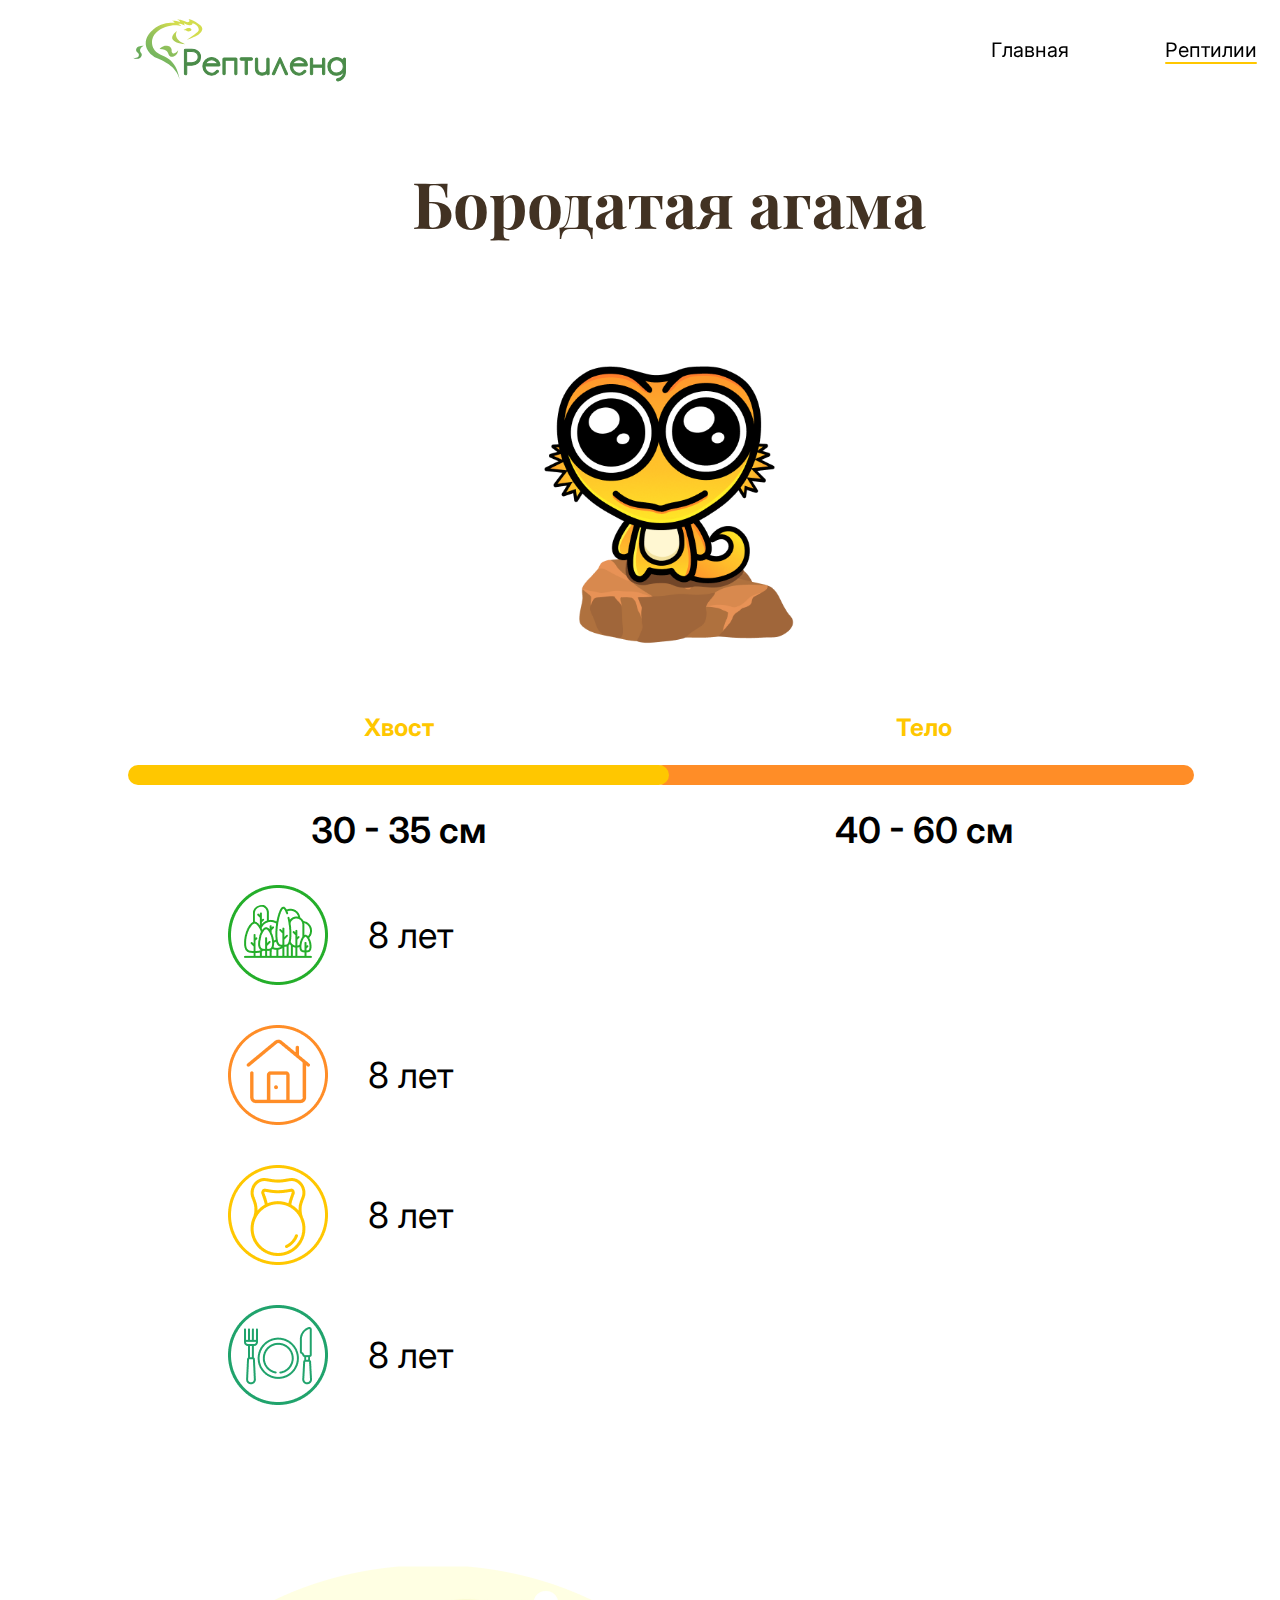
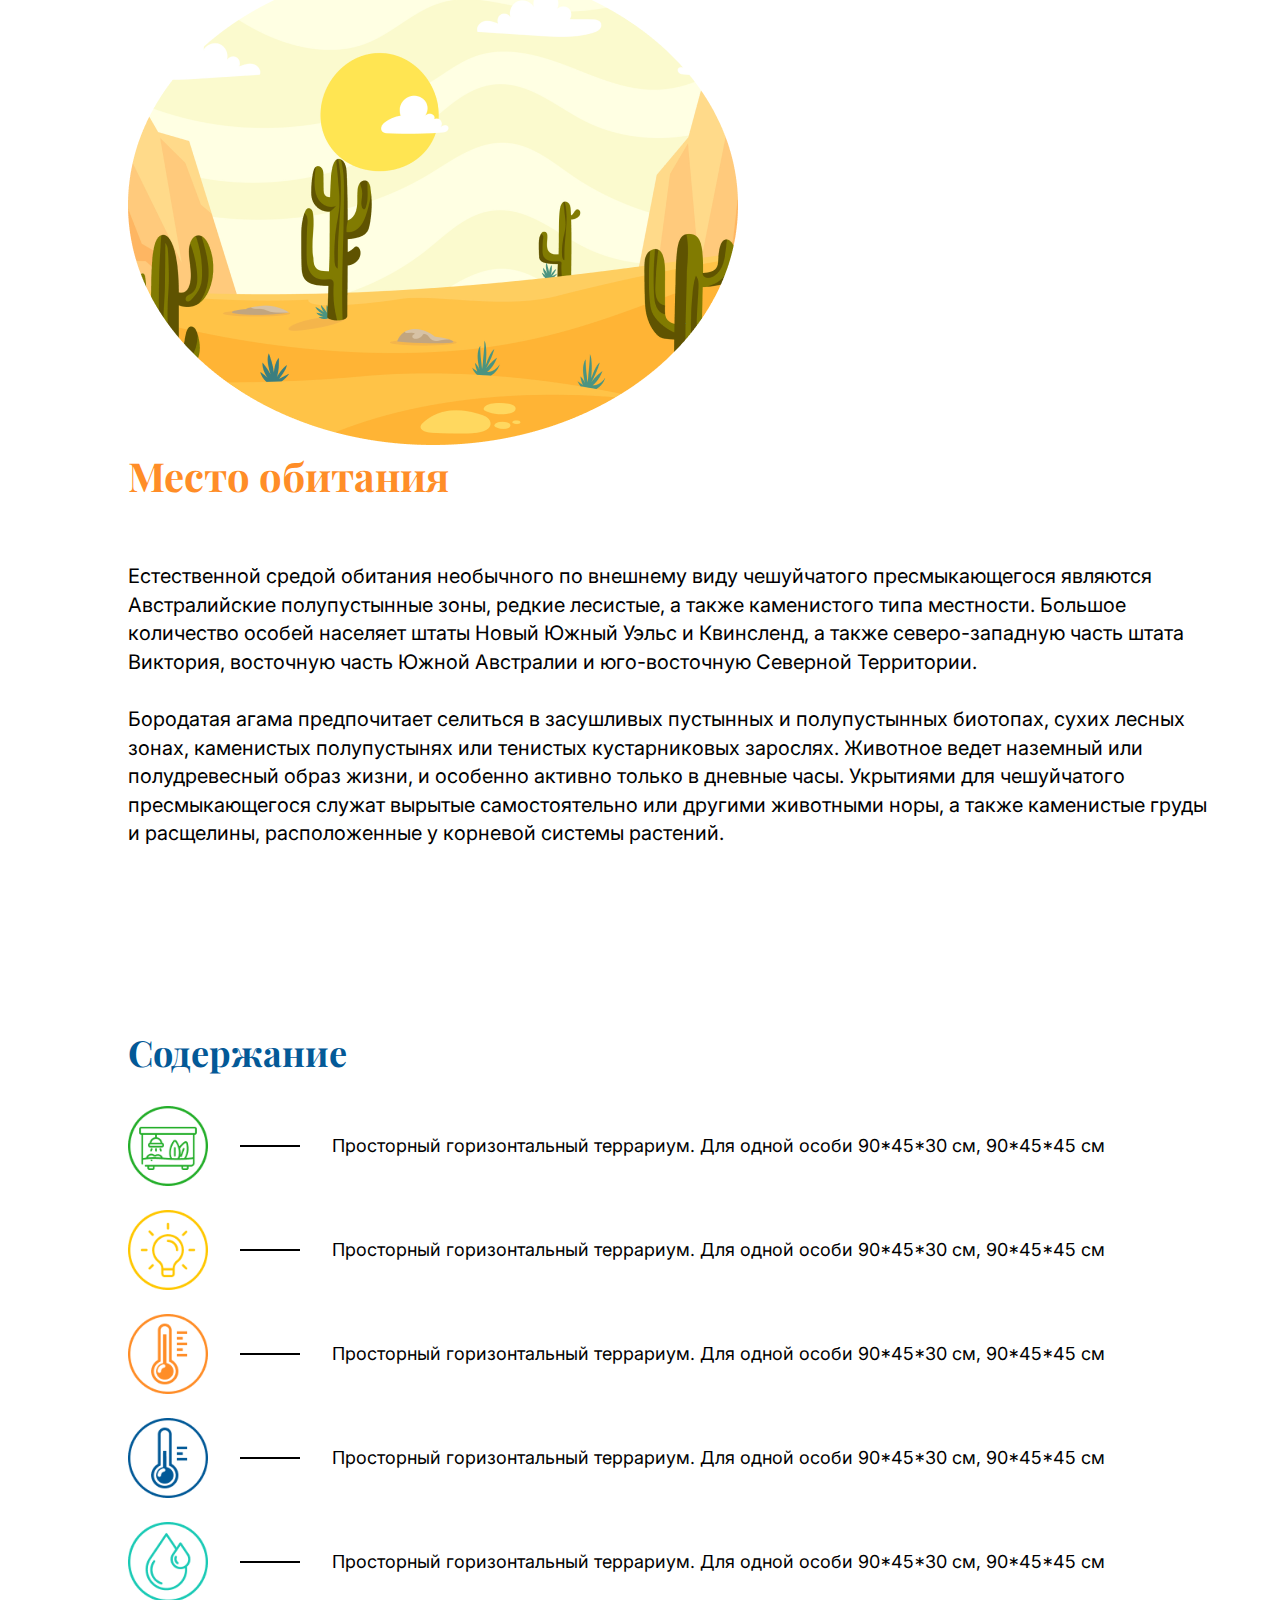
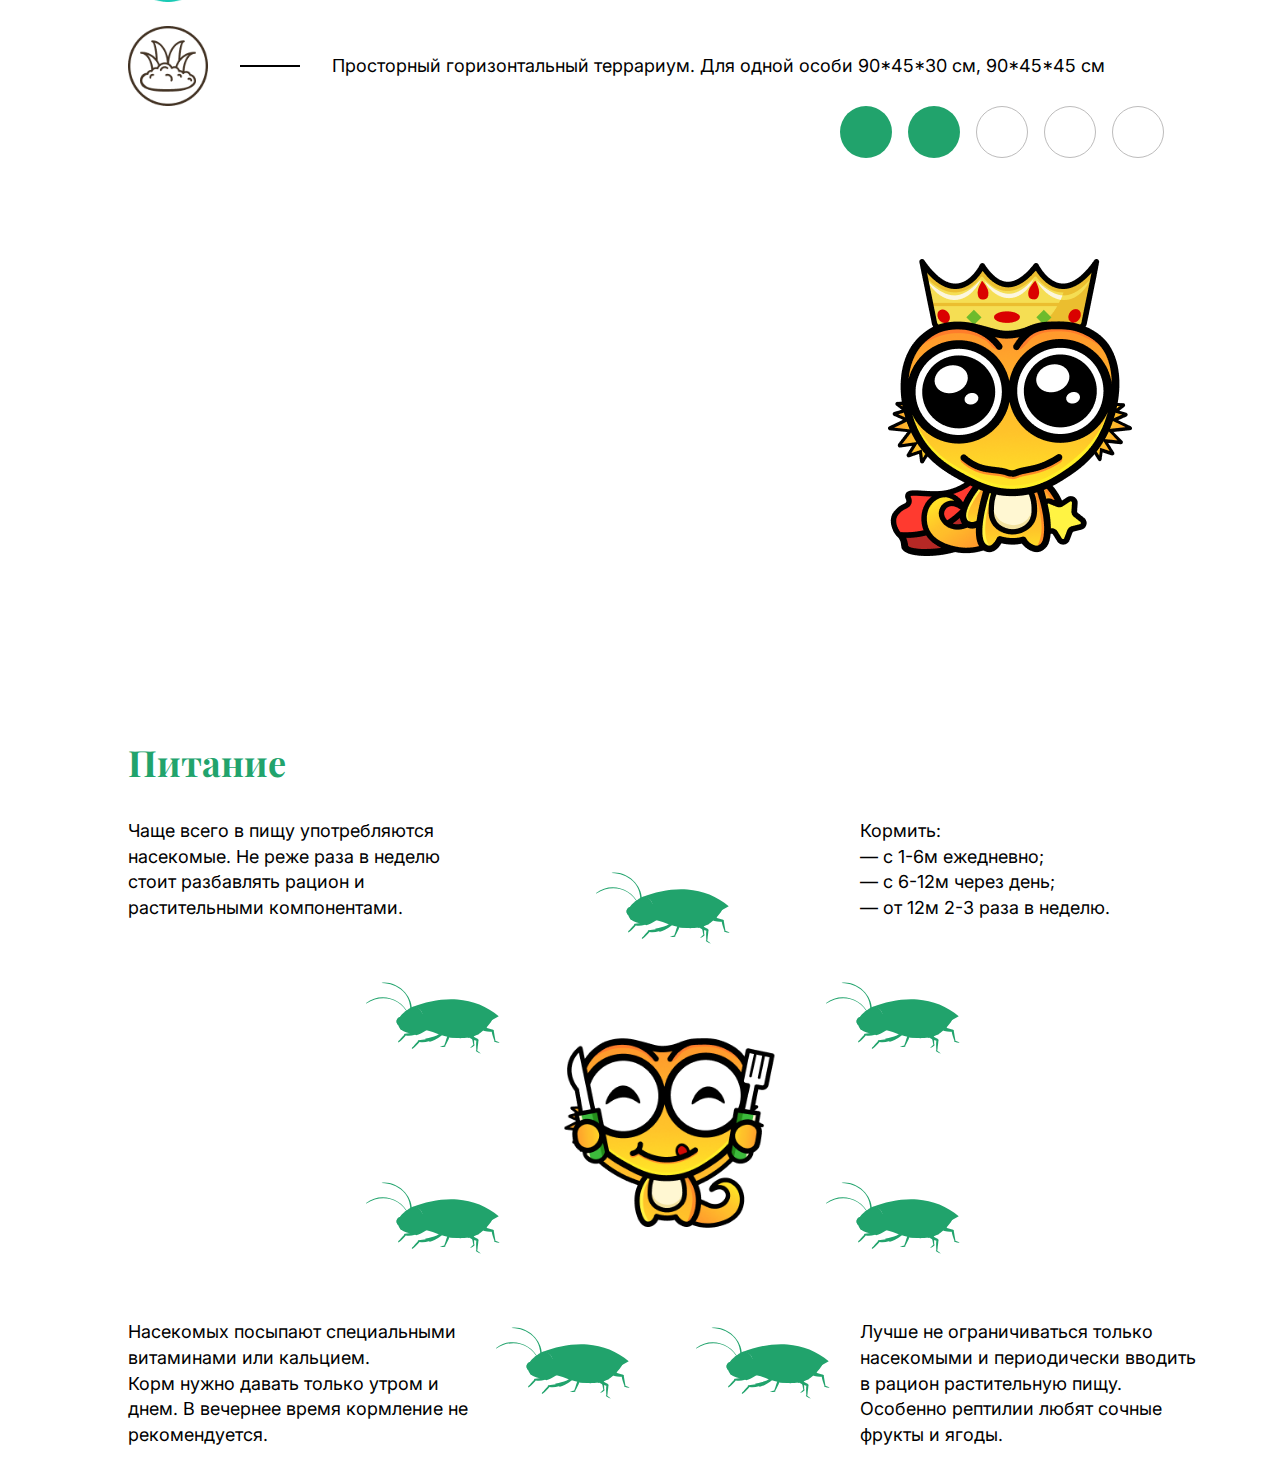
==== reptile/index.html @ 87cb94e7 "страница деталей" ====
<!DOCTYPE html>
<html lang="en">
  <head>
    <meta charset="UTF-8" />
    <meta http-equiv="X-UA-Compatible" content="IE=edge" />
    <meta name="viewport" content="width=device-width, initial-scale=1.0" />
    <title>Document</title>
    <link rel="preconnect" href="https://fonts.gstatic.com" />
    <link
      href="https://fonts.googleapis.com/css2?family=Playfair+Display:wght@600&display=swap"
      rel="stylesheet"
    />
    <link
      href="https://fonts.googleapis.com/css2?family=Inter:wght@400;600&display=swap"
      rel="stylesheet"
    />
    <link
      href="https://cdn.jsdelivr.net/npm/bootstrap@5.0.1/dist/css/bootstrap.min.css"
      rel="stylesheet"
      integrity="sha384-+0n0xVW2eSR5OomGNYDnhzAbDsOXxcvSN1TPprVMTNDbiYZCxYbOOl7+AMvyTG2x"
      crossorigin="anonymous"
    />
    <link rel="stylesheet" href="../styles.css" />
    <link rel="stylesheet" href="styles.css" />
  </head>
  <body>
    <div class="container">
      <div class="main-menu">
        <img class="main-menu__logo" src="/assets/images/logo.svg" alt="" />
        <div class="main-menu__menu-items">
          <a href="/" class="main-menu__menu-item">
            <span>Главная</span>
          </a>
          <a
            href="/reptiles"
            class="main-menu__menu-item main-menu__menu-item_active"
            ><span>Рептилии</span></a
          >
          <a href="/test" class="main-menu__menu-item"
            ><span>Пройти тест</span></a
          >
        </div>
      </div>
      <section class="content-section first-section">
        <h1 class="main-header main-header_centered">Бородатая агама</h1>
        <div class="row">
          <div class="col-7 first-section__image">
            <img src="../assets/images/beared_dragon_main_icon.png" alt="" />
            <div class="first-section__length">
              <div class="first-section__tail-lenght">
                <span class="first-section__length-label">Хвост</span>
                <span class="first-section__length-value">30 - 35 см</span>
              </div>
              <div class="first-section__body-lenght">
                <span class="first-section__length-label">Тело</span>
                <span class="first-section__length-value">40 - 60 см</span>
              </div>
            </div>
          </div>
          <div class="col-5 first-section__info">
            <div class="first-section__info-item">
              <img
                src="../assets/images/forest.png"
                class="first-section__info-item-image"
              />
              <div class="first-section__info-item-label">8 лет</div>
            </div>
            <div class="first-section__info-item">
              <img
                src="../assets/images/house.png"
                class="first-section__info-item-image"
              />
              <div class="first-section__info-item-label">8 лет</div>
            </div>
            <div class="first-section__info-item">
              <img
                src="../assets/images/gira.png"
                class="first-section__info-item-image"
              />
              <div class="first-section__info-item-label">8 лет</div>
            </div>
            <div class="first-section__info-item">
              <img
                src="../assets/images/food.png"
                class="first-section__info-item-image"
              />
              <div class="first-section__info-item-label">8 лет</div>
            </div>
          </div>
        </div>
      </section>
      <section class="content-section second-section">
        <div class="row">
          <div class="col-6 d-flex align-items-center">
            <img
              src="../assets/images/beared_dragon_area.png"
              alt=""
              class="second-section__img"
            />
          </div>
          <div class="col-6 d-flex flex-column justify-content-center">
            <div class="second-section__header">Место обитания</div>
            <p class="second-section__description">
              Естественной средой обитания необычного по внешнему виду
              чешуйчатого пресмыкающегося являются Австралийские полупустынные
              зоны, редкие лесистые, а также каменистого типа местности. Большое
              количество особей населяет штаты Новый Южный Уэльс и Квинсленд, а
              также северо-западную часть штата Виктория, восточную часть Южной
              Австралии и юго-восточную Северной Территории.
              <br /><br />
              Бородатая агама предпочитает селиться в засушливых пустынных и
              полупустынных биотопах, сухих лесных зонах, каменистых
              полупустынях или тенистых кустарниковых зарослях. Животное ведет
              наземный или полудревесный образ жизни, и особенно активно только
              в дневные часы. Укрытиями для чешуйчатого пресмыкающегося служат
              вырытые самостоятельно или другими животными норы, а также
              каменистые груды и расщелины, расположенные у корневой системы
              растений.
            </p>
          </div>
        </div>
      </section>

      <section class="content-section third-section">
        <div class="third-section__header">Содержание</div>
        <div class="row">
          <div class="col-6 third-section__info">
            <div class="third-section__info-item">
              <img src="../assets/images/terrarium.png" alt="" />
              <div class="line"></div>
              <div class="third-section__info-item-description">
                Просторный горизонтальный террариум. Для одной особи 90*45*30
                см, 90*45*45 см
              </div>
            </div>
            <div class="third-section__info-item">
              <img src="../assets/images/light.png" alt="" />
              <div class="line"></div>
              <div class="third-section__info-item-description">
                Просторный горизонтальный террариум. Для одной особи 90*45*30
                см, 90*45*45 см
              </div>
            </div>
            <div class="third-section__info-item">
              <img src="../assets/images/temperature.png" alt="" />
              <div class="line"></div>
              <div class="third-section__info-item-description">
                Просторный горизонтальный террариум. Для одной особи 90*45*30
                см, 90*45*45 см
              </div>
            </div>
            <div class="third-section__info-item">
              <img src="../assets/images/night_temperature.png" alt="" />
              <div class="line"></div>
              <div class="third-section__info-item-description">
                Просторный горизонтальный террариум. Для одной особи 90*45*30
                см, 90*45*45 см
              </div>
            </div>
            <div class="third-section__info-item">
              <img src="../assets/images/kaply.png" alt="" />
              <div class="line"></div>
              <div class="third-section__info-item-description">
                Просторный горизонтальный террариум. Для одной особи 90*45*30
                см, 90*45*45 см
              </div>
            </div>
            <div class="third-section__info-item">
              <img src="../assets/images/grunt.png" alt="" />
              <div class="line"></div>
              <div class="third-section__info-item-description">
                Просторный горизонтальный террариум. Для одной особи 90*45*30
                см, 90*45*45 см
              </div>
            </div>
          </div>
          <div
            class="col-6 third-section_dificulty third-section_dificulty_green"
          >
            <div class="third-section_dificulty-points">
              <div
                class="
                  third-section_dificulty-point
                  third-section_dificulty-point_filled
                "
              ></div>
              <div
                class="
                  third-section_dificulty-point
                  third-section_dificulty-point_filled
                "
              ></div>
              <div class="third-section_dificulty-point"></div>
              <div class="third-section_dificulty-point"></div>
              <div class="third-section_dificulty-point"></div>
            </div>
            <img src="../assets/images/beared_dragon_maintenance.png" alt="" />
          </div>
        </div>
      </section>
      <section class="content-section fourth-section">
        <div class="fourth-section__header">Питание</div>
        <div class="fourth-section__descriptions">
          <div class="fourth-section__description">
            Чаще всего в пищу употребляются насекомые. Не реже раза в неделю
            стоит разбавлять рацион и растительными компонентами.
          </div>
          <div class="fourth-section__description">
            Кормить:<br />
            — с 1-6м ежедневно;<br />
            — с 6-12м через день;<br />
            — от 12м 2-3 раза в неделю.
          </div>
          <div class="fourth-section__description">
            Лучше не ограничиваться только насекомыми и периодически вводить в
            рацион растительную пищу. Особенно рептилии любят сочные фрукты и
            ягоды.
          </div>
          <div class="fourth-section__description">
            Насекомых посыпают специальными витаминами или кальцием.<br />
            Корм нужно давать только утром и днем. В вечернее время кормление не
            рекомендуется.
          </div>
          <div class="fourth-section__food">
            <img
              src="../assets/images/beared_dragon_food.png"
              class="fourth-section__food-main-image"
            />
            <img
              src="../assets/images/food/taracan.svg"
              alt=""
              class="fourth-section__food-image"
            />
            <img
              src="../assets/images/food/taracan.svg"
              alt=""
              class="fourth-section__food-image"
            />
            <img
              src="../assets/images/food/taracan.svg"
              alt=""
              class="fourth-section__food-image"
            />
            <img
              src="../assets/images/food/taracan.svg"
              alt=""
              class="fourth-section__food-image"
            />
            <img
              src="../assets/images/food/taracan.svg"
              alt=""
              class="fourth-section__food-image"
            />
            <img
              src="../assets/images/food/taracan.svg"
              alt=""
              class="fourth-section__food-image"
            />
            <img
              src="../assets/images/food/taracan.svg"
              alt=""
              class="fourth-section__food-image"
            />
          </div>
        </div>
      </section>
    </div>
    <script src="../reptiles/data.js" type="module"></script>
    <script src="./script.js" type="module"></script>
  </body>
</html>
---- styles.css ----
html, a, button{
    cursor: url(./assets/images/cursor.svg), auto !important;
}

*{
    box-sizing: border-box;
}
body{
    margin: 0;
}

.container {
  max-width: 1300px;
  margin: auto;
}

.main-menu {
  height: 100px;
  display: flex;
  justify-content: space-between;
  align-items: center;
}

.main-menu .main-menu__logo {
  height: 100%;
}

.main-menu .main-menu__menu-items {
  display: flex;
  justify-content: flex-end;
  margin-right: -16px;
}

.main-menu .main-menu__menu-items .main-menu__menu-item {
  margin-left: 64px;
  padding: 16px;
  font-family: Inter;
  font-size: 20px;
  line-height: 24px;
  border-radius: 12px;
  color: black;
  text-decoration: none;
}

.main-menu .main-menu__menu-items .main-menu__menu-item:hover {
  background: #21a36c;
  color: white;
}

.main-menu .main-menu__menu-items .main-menu__menu-item:hover span::after {
  display: none;
}

.main-menu .main-menu__menu-items .main-menu__menu-item_active span {
  position: relative;
}

.main-menu .main-menu__menu-items .main-menu__menu-item_active span::after {
  content: "";
  position: absolute;
  width: 100%;
  height: 2px;
  background: #ffc700;
  border-radius: 8px;
  top: 100%;
  left: 0;
}

.main-header {
  margin-top: 110px;
  font-family: Playfair Display;
  font-weight: bold;
  font-size: 64px;
  line-height: 85px;
}

.main-header_centered{
    text-align: center;
}

.header-md {
  font-family: Inter;
  font-style: normal;
  font-weight: normal;
  font-size: 36px;
  line-height: 44px;
  /* identical to box height */

  text-align: center;
  letter-spacing: 0.04em;
  margin-top: 37px;
}
---- reptile/styles.css ----
body,
html {
  min-height: 100vh;
}

.container {
  background-color: #fff;
  max-width: 1540px;
  padding-left: 128px;
  padding-right: 70px;
  min-height: 100vh;
}

.main-menu {
  position: fixed;
  top: 0;
  width: 1342px;
  background-color: #fff;
  z-index: 100;
}

.content-section {
  min-height: 100vh;
  padding-top: 160px;
}

.main-header {
  margin-top: 0;
  margin-bottom: 100px;
  color: #423223;
}

.first-section__image {
  display: flex;
  flex-direction: column;
  align-items: center;
}

.first-section__image img {
  height: 320px;
}

.first-section__length {
  display: flex;
  width: 100%;
  padding: 100px 0;
}

.first-section__body-lenght,
.first-section__tail-lenght {
  border-radius: 12px;
  position: relative;
  height: 20px;
  display: flex;
  justify-content: center;
}

.first-section__tail-lenght {
  background-color: #ffc700;
  width: 50%;
  z-index: 1;
}

.first-section__body-lenght {
  background-color: #ff8d27;
  width: 50%;
  margin-left: -16px;
}

.first-section__length-label,
.first-section__length-value {
  position: absolute;
  font-family: Inter;
}

.first-section__length-label {
  bottom: calc(100% + 20px);
  color: #ffc700;
  font-style: normal;
  font-weight: bold;
  font-size: 24px;
  line-height: 143%;
  /* or 34px */

  text-align: center;
}

.first-section__length-value {
  top: calc(100% + 20px);

  font-weight: 600;
  font-size: 36px;
  line-height: 143%;
  /* or 51px */

  text-align: center;
}

.first-section__info {
  padding-left: 100px;
}

.first-section__info-item {
  display: flex;
  align-items: center;
}

.first-section__info-item:not(:last-child) {
  margin-bottom: 40px;
}

.first-section__info-item .first-section__info-item-image {
  margin-right: 40px;
}

.first-section__info-item-label {
  font-family: Inter;
  font-style: normal;
  font-weight: normal;
  font-size: 36px;
  line-height: 44px;
}

.second-section__header {
  font-family: Playfair Display;
  font-style: normal;
  font-weight: bold;
  font-size: 40px;
  line-height: 53px;

  /* Оранжевый */

  color: #ff8d27;
  margin-bottom: 60px;
}

.second-section__description {
  font-family: Inter;
  font-style: normal;
  font-weight: normal;
  font-size: 20px;
  line-height: 143%;
}

.third-section__header {
  font-family: Playfair Display;
  font-style: normal;
  font-weight: bold;
  font-size: 36px;
  line-height: 48px;
  /* identical to box height */

  /* Синий */

  color: #035997;
  margin-bottom: 30px;
}

.third-section__info-item {
  display: flex;
  align-items: center;
}

.third-section__info-item img {
  height: 80px;
}

.third-section__info-item:not(:last-child) {
  margin-bottom: 24px;
}

.third-section__info-item .line {
  height: 2px;
  background-color: #000;
  min-width: 60px;
  margin: 0 32px;
}

.third-section__info-item-description {
  font-family: Inter;
  font-style: normal;
  font-weight: normal;
  font-size: 18px;
  line-height: 143%;
}

.third-section_dificulty {
  display: flex;
  flex-direction: column;
  align-items: flex-end;
  padding-right: 30px;
  justify-content: center;
}

.third-section_dificulty-points {
  display: flex;
  margin-bottom: 80px;
}

.third-section_dificulty-point {
  margin-right: 16px;
  height: 52px;
  width: 52px;
  border-radius: 50%;
  border: 1px solid #bdbcbc;
}

.third-section_dificulty-point_filled {
  border-color: transparent;
}

.third-section_dificulty_green .third-section_dificulty-point_filled {
  background-color: #21a36c;
}

.third-section_dificulty_yellow .third-section_dificulty-point_filled {
  background-color: #ffc700;
}

.third-section_dificulty_orange .third-section_dificulty-point_filled {
  background-color: #ff8d27;
}

.fourth-section {
  position: relative;
}
.fourth-section__header {
  font-family: Playfair Display;
  font-style: normal;
  font-weight: bold;
  font-size: 36px;
  line-height: 48px;
  /* identical to box height */

  /* Голубозеленый */

  color: #21a36c;
  margin-bottom: 32px;
}

.fourth-section__descriptions {
  position: relative;
  width: 100%;
  min-height: calc(100vh - 270px);
}

.fourth-section__description {
  width: 350px;
  text-align: start;
  position: absolute;
  font-family: Inter;
  font-style: normal;
  font-weight: normal;
  font-size: 18px;
  line-height: 143%;
}

.fourth-section__description:nth-of-type(2) {
  right: 0;
  top: 0;
}

.fourth-section__description:nth-of-type(3) {
  right: 0;
  bottom: 0;
}

.fourth-section__description:nth-of-type(1) {
  left: 0;
  top: 0;
}

.fourth-section__description:nth-of-type(4) {
  left: 0;
  bottom: 0;
}

.fourth-section__food {
  display: flex;
  justify-content: center;
  align-items: center;
  position: relative;
  min-height: calc(100vh - 270px);
}

.fourth-section__food-image {
  position: absolute;
}

.fourth-section__food-main-image {
  height: 280px;
}

.fourth-section__food-image:nth-of-type(2) {
  top: 10px;
}

.fourth-section__food-image:nth-of-type(3) {
  top: 120px;
  left: calc(50% + 150px);
}

.fourth-section__food-image:nth-of-type(4) {
  top: 320px;
  left: calc(50% + 150px);
}

.fourth-section__food-image:nth-of-type(5) {
  top: calc(50% + 150px);
  left: calc(50% + 20px);
}

.fourth-section__food-image:nth-of-type(6) {
  top: calc(50% + 150px);
  right: calc(50% + 20px);
}

.fourth-section__food-image:nth-of-type(7) {
  top: 120px;
  right: calc(50% + 150px);
}

.fourth-section__food-image:nth-of-type(8) {
  top: 320px;
  right: calc(50% + 150px);
}
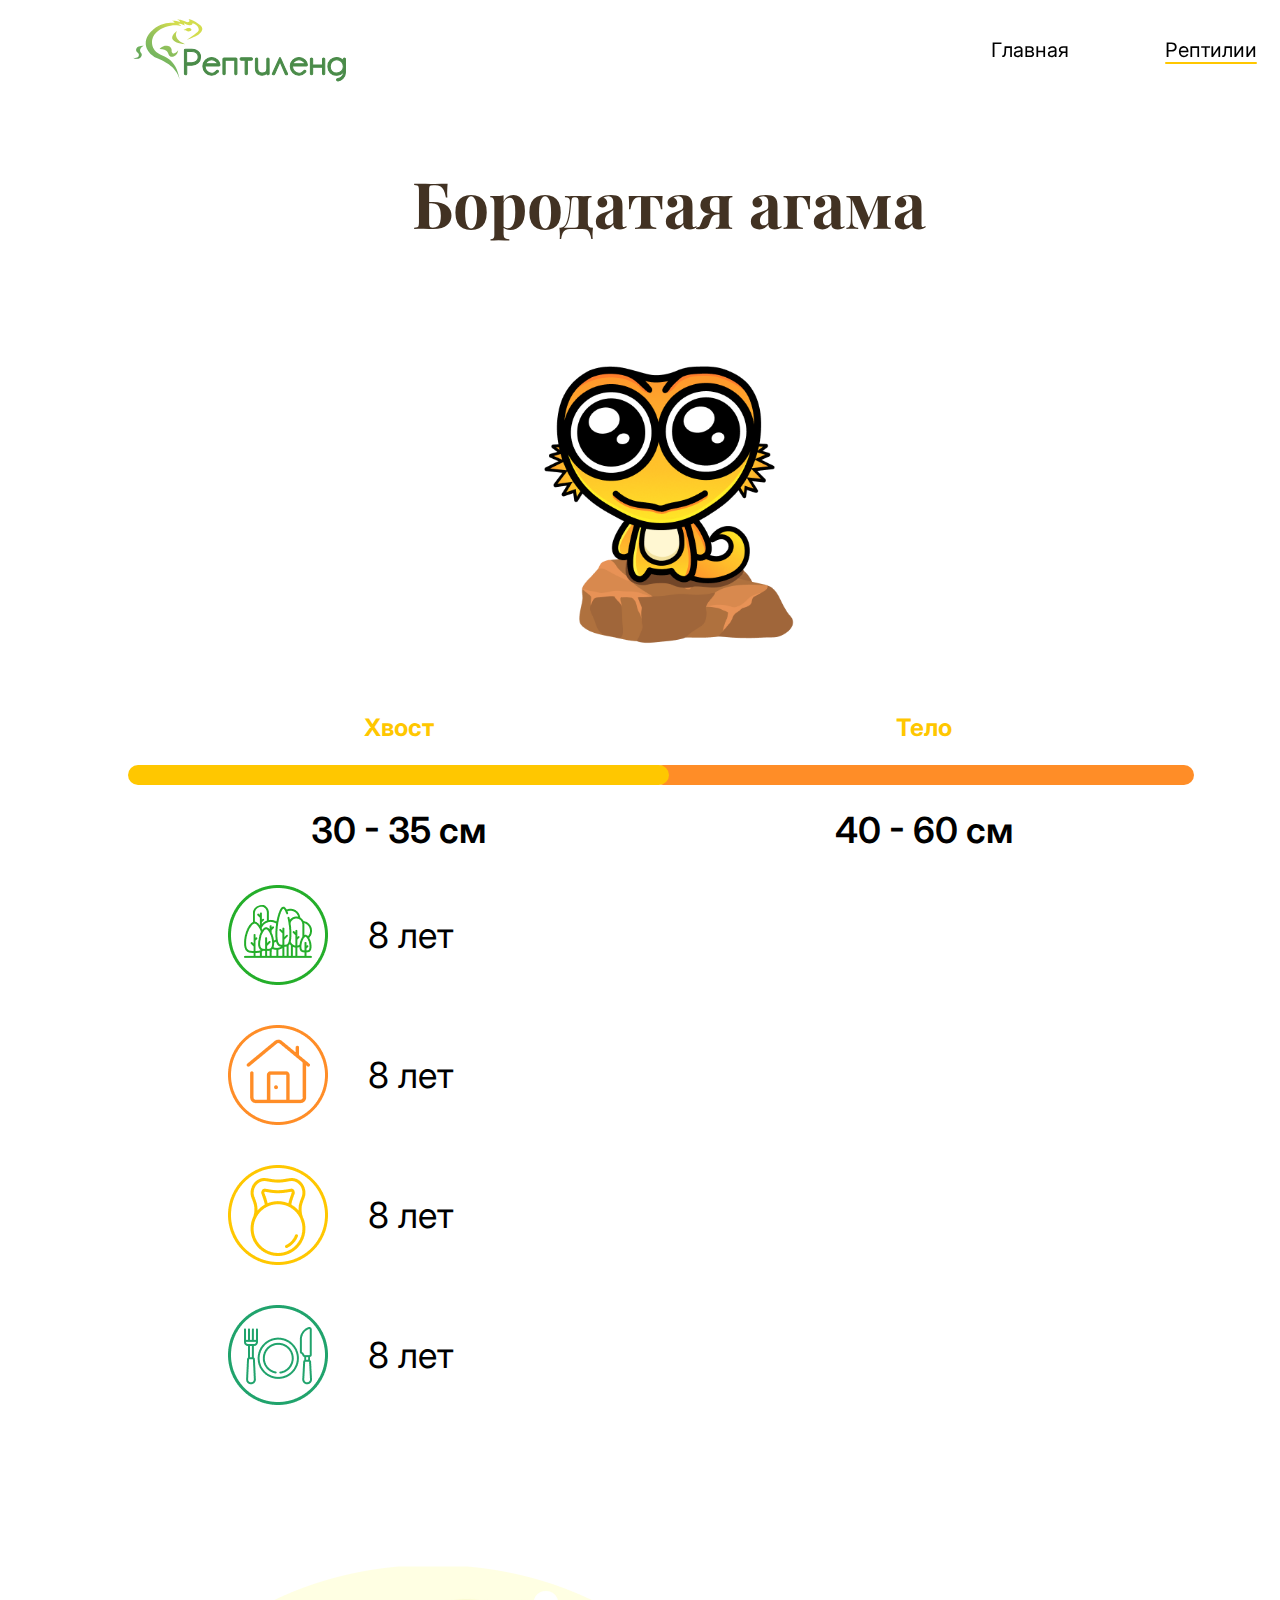
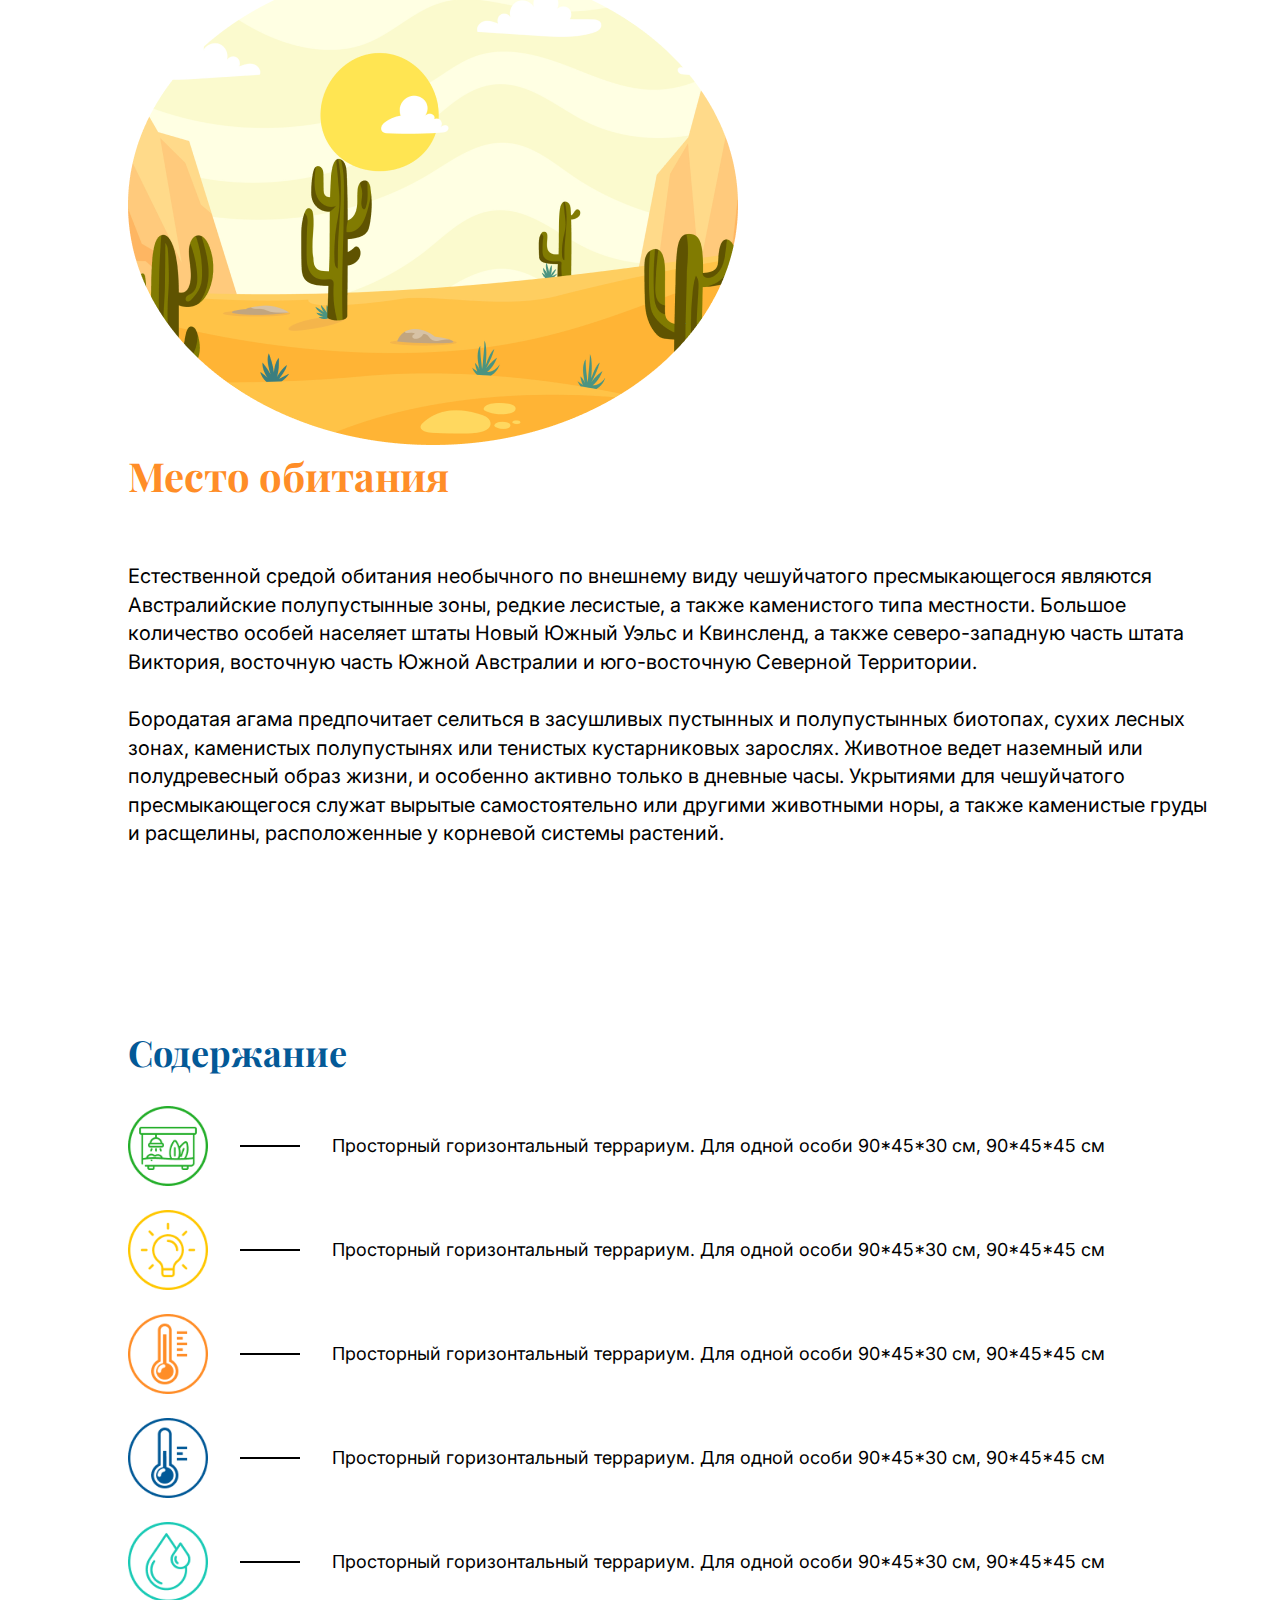
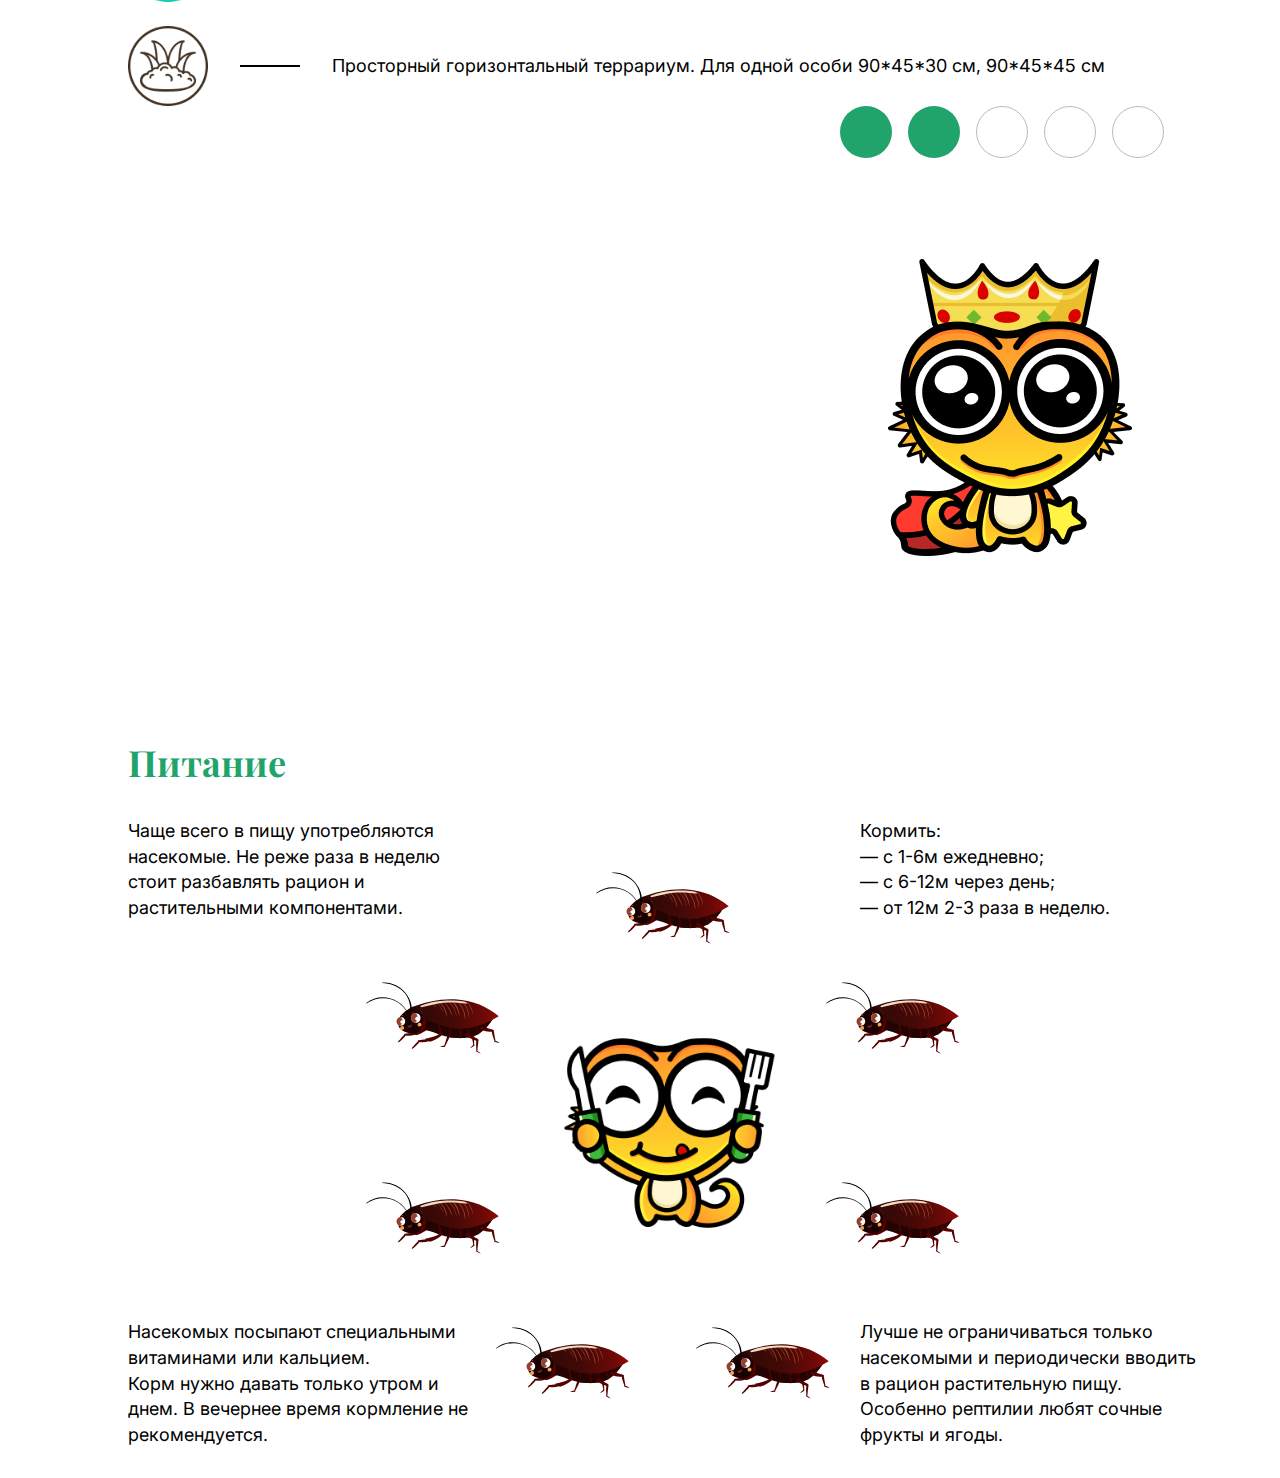
==== commit eb663b9b: "анимация" ====
--- a/reptile/index.html
+++ b/reptile/index.html
@@ -41,7 +41,7 @@
           >
         </div>
       </div>
-      <section class="content-section first-section">
+      <section class="content-section first-section section-0">
         <h1 class="main-header main-header_centered">Бородатая агама</h1>
         <div class="row">
           <div class="col-7 first-section__image">
@@ -89,7 +89,7 @@
           </div>
         </div>
       </section>
-      <section class="content-section second-section">
+      <section class="content-section second-section section-1">
         <div class="row">
           <div class="col-6 d-flex align-items-center">
             <img
@@ -121,7 +121,7 @@
         </div>
       </section>
 
-      <section class="content-section third-section">
+      <section class="content-section third-section section-2">
         <div class="third-section__header">Содержание</div>
         <div class="row">
           <div class="col-6 third-section__info">
@@ -198,7 +198,7 @@
           </div>
         </div>
       </section>
-      <section class="content-section fourth-section">
+      <section class="content-section fourth-section section-3">
         <div class="fourth-section__header">Питание</div>
         <div class="fourth-section__descriptions">
           <div class="fourth-section__description">
--- a/styles.css
+++ b/styles.css
@@ -1,12 +1,14 @@
-html, a, button{
-    cursor: url(./assets/images/cursor.svg), auto !important;
+html,
+a,
+button {
+  cursor: url(./assets/images/cursor.svg), auto !important;
 }
 
-*{
-    box-sizing: border-box;
+* {
+  box-sizing: border-box;
 }
-body{
-    margin: 0;
+body {
+  margin: 0;
 }
 
 .container {
@@ -56,7 +58,7 @@
 }
 
 .main-menu .main-menu__menu-items .main-menu__menu-item_active span::after {
-  content: "";
+  content: '';
   position: absolute;
   width: 100%;
   height: 2px;
@@ -74,8 +76,8 @@
   line-height: 85px;
 }
 
-.main-header_centered{
-    text-align: center;
+.main-header_centered {
+  text-align: center;
 }
 
 .header-md {
@@ -90,3 +92,69 @@
   letter-spacing: 0.04em;
   margin-top: 37px;
 }
+
+.page-content .page-content__learn-more {
+  border: 1px solid #21a36c;
+  background-color: #fff;
+  color: #000;
+  text-decoration: none;
+  box-shadow: none;
+  font-family: Inter;
+  font-style: normal;
+  font-weight: bold;
+  font-size: 16px;
+  line-height: 19px;
+
+  text-transform: uppercase;
+  padding: 14px 70px;
+  border-radius: 12px;
+}
+
+.page-content .page-content__learn-more:hover {
+  color: #fff;
+  background-color: #21a36c;
+}
+
+.page-content .page-content__page-points {
+  display: flex;
+  flex-direction: column;
+  position: absolute;
+  right: calc(100% + 100px);
+  margin-bottom: -20px;
+  max-height: 192px;
+}
+
+.page-content .page-content__page-point {
+  margin-bottom: 20px;
+  border-radius: 50%;
+  height: 28px;
+  width: 28px;
+  border: 1px solid transparent;
+  display: flex;
+  justify-content: center;
+  align-items: center;
+  position: relative;
+}
+
+.page-content .page-content__page-point:after {
+  content: '';
+  height: 6px;
+  width: 6px;
+  border-radius: 50%;
+  display: block;
+  background-color: #bdbcbc;
+}
+
+.page-content .page-content__page-point.page-content__page-point_hidden {
+  opacity: 0;
+  position: absolute;
+  /* display: none; */
+}
+
+.page-content .page-content__page-point.page-content__page-point_active {
+  border-color: #21a36c;
+}
+
+.page-content .page-content__page-point.page-content__page-point_active::after {
+  background-color: #000;
+}
--- a/reptile/styles.css
+++ b/reptile/styles.css
@@ -285,6 +285,7 @@
 
 .fourth-section__food-image {
   position: absolute;
+  height: 160px;
 }
 
 .fourth-section__food-main-image {
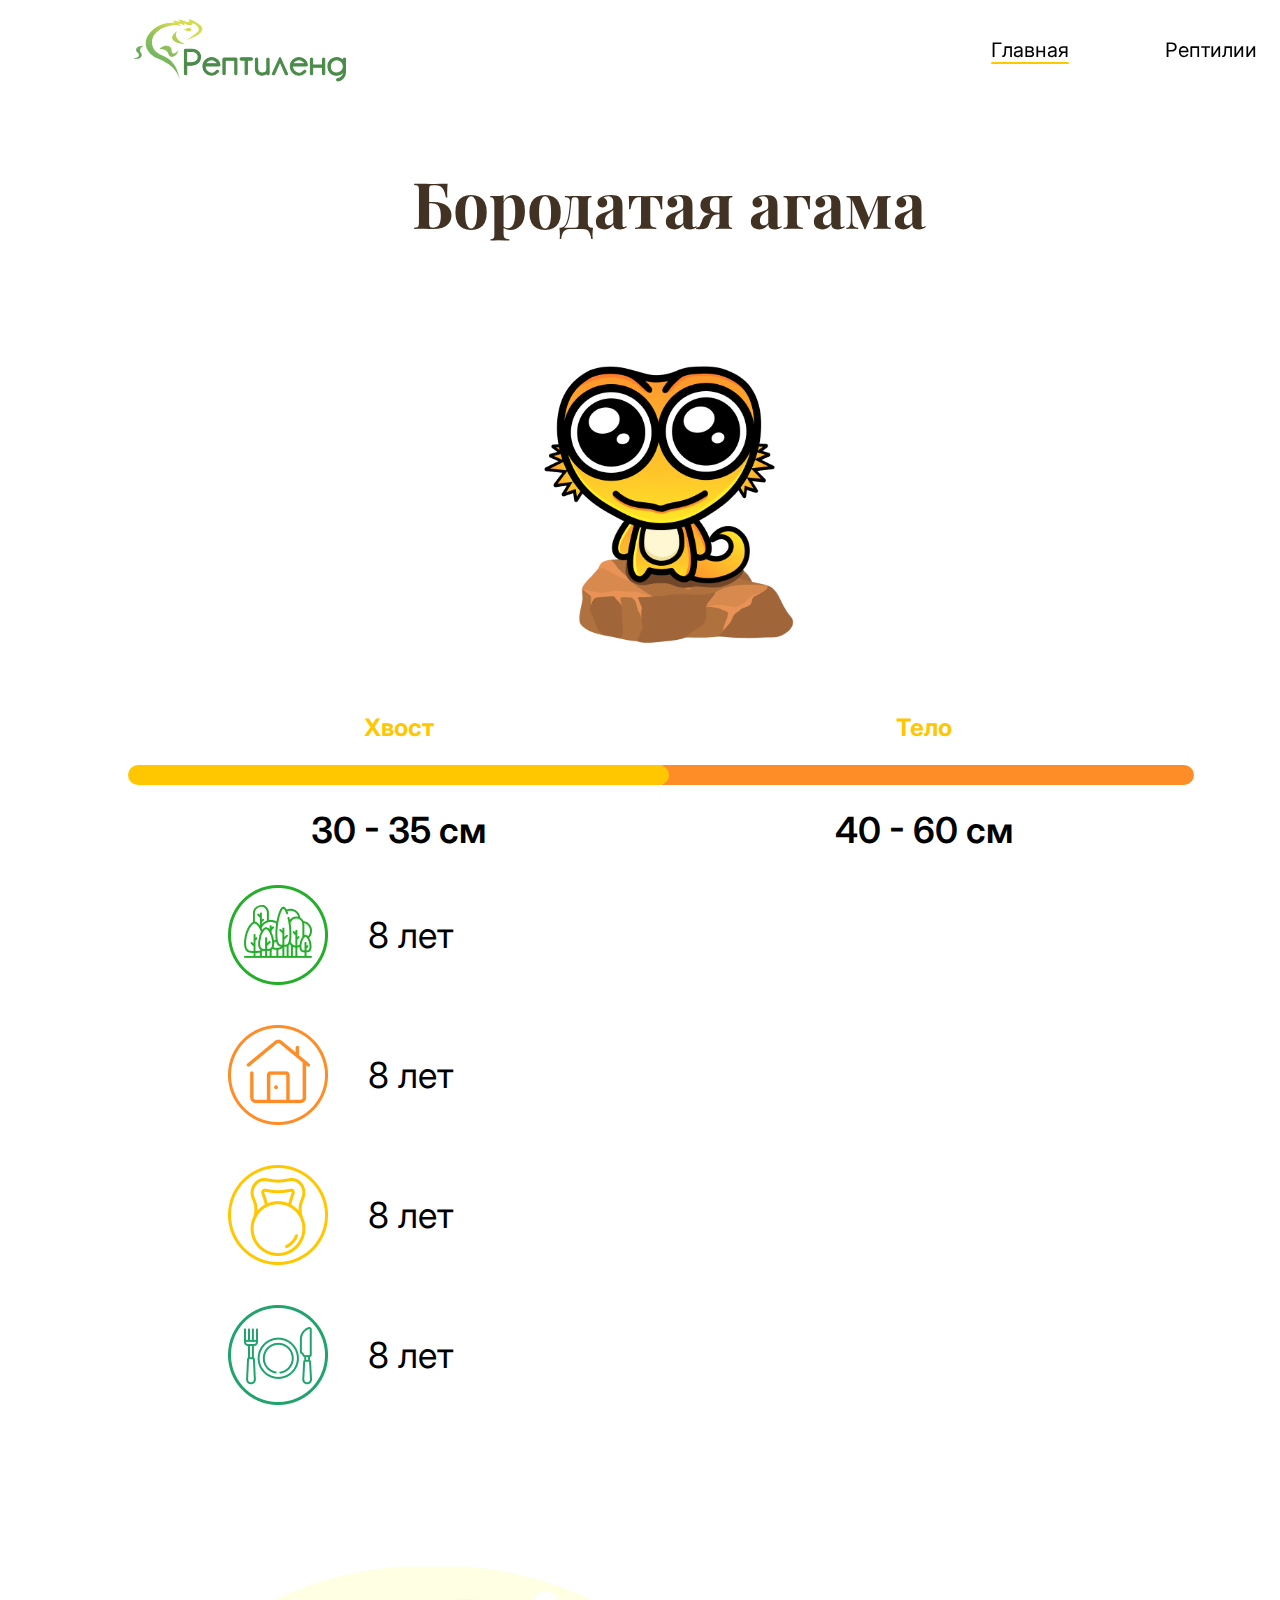
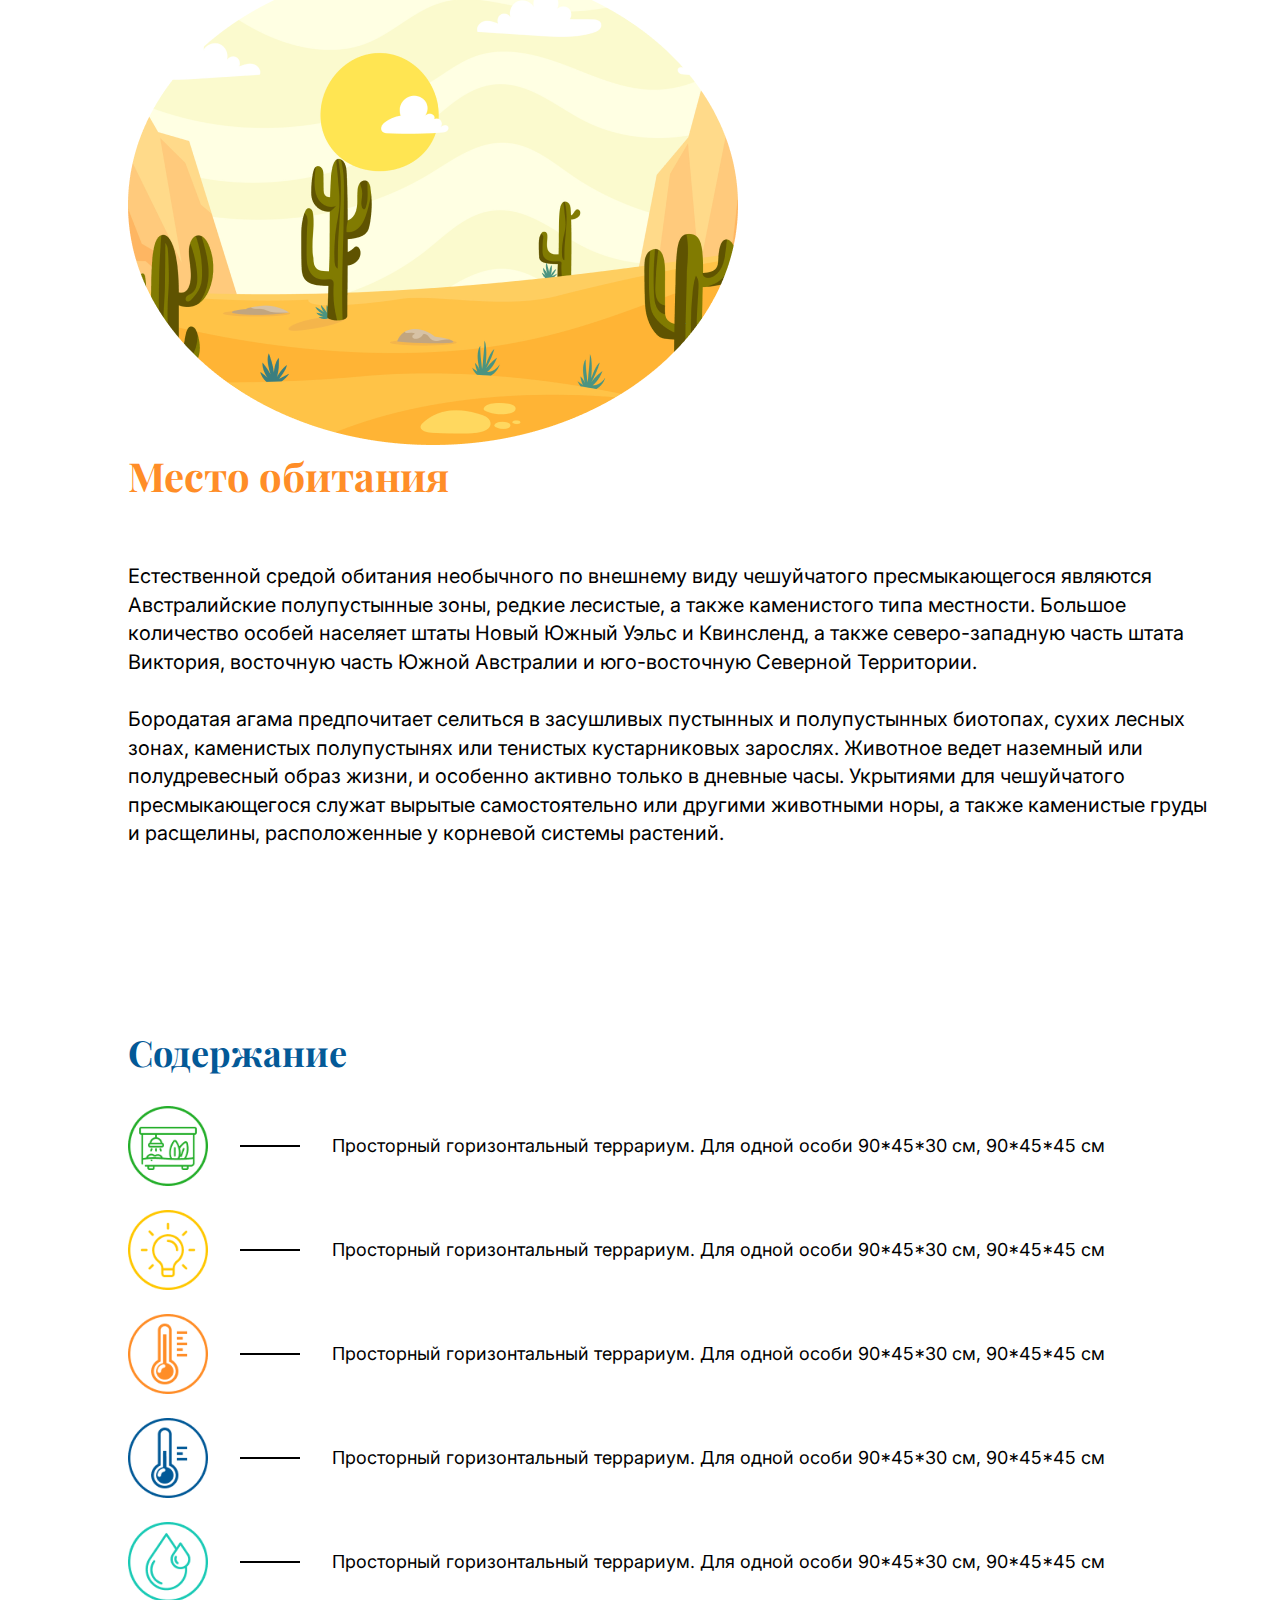
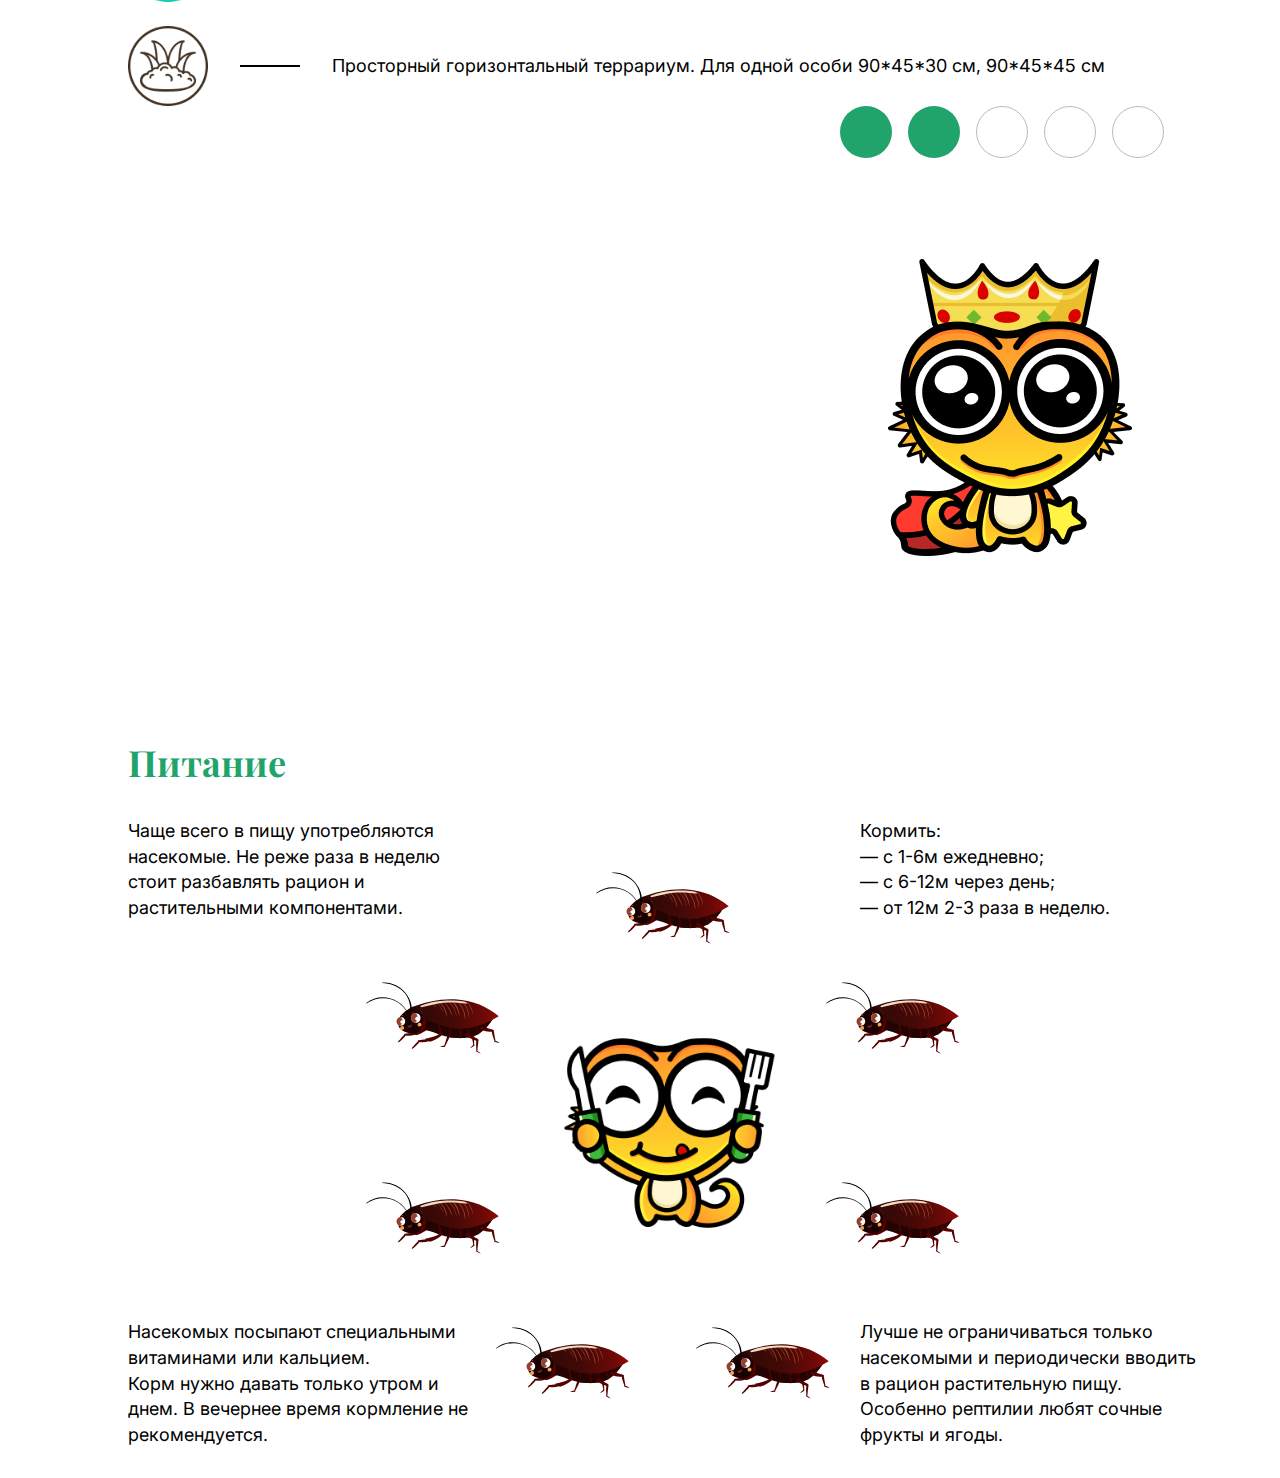
==== commit 4f730826: "адаптив меню" ====
--- a/reptile/index.html
+++ b/reptile/index.html
@@ -25,22 +25,6 @@
   </head>
   <body>
     <div class="container">
-      <div class="main-menu">
-        <img class="main-menu__logo" src="/assets/images/logo.svg" alt="" />
-        <div class="main-menu__menu-items">
-          <a href="/" class="main-menu__menu-item">
-            <span>Главная</span>
-          </a>
-          <a
-            href="/reptiles"
-            class="main-menu__menu-item main-menu__menu-item_active"
-            ><span>Рептилии</span></a
-          >
-          <a href="/test" class="main-menu__menu-item"
-            ><span>Пройти тест</span></a
-          >
-        </div>
-      </div>
       <section class="content-section first-section section-0">
         <h1 class="main-header main-header_centered">Бородатая агама</h1>
         <div class="row">
@@ -267,5 +251,6 @@
     </div>
     <script src="../reptiles/data.js" type="module"></script>
     <script src="./script.js" type="module"></script>
+    <script src="../menu.js"></script>
   </body>
 </html>
--- a/styles.css
+++ b/styles.css
@@ -1,3 +1,5 @@
+@import './adaptive.css';
+
 html,
 a,
 button {
@@ -16,6 +18,10 @@
   margin: auto;
 }
 
+.main-menu__burger {
+  display: none;
+}
+
 .main-menu {
   height: 100px;
   display: flex;
@@ -25,6 +31,10 @@
 
 .main-menu .main-menu__logo {
   height: 100%;
+}
+
+.main-menu__logo_sm {
+  display: none;
 }
 
 .main-menu .main-menu__menu-items {
@@ -42,6 +52,7 @@
   border-radius: 12px;
   color: black;
   text-decoration: none;
+  white-space: nowrap;
 }
 
 .main-menu .main-menu__menu-items .main-menu__menu-item:hover {
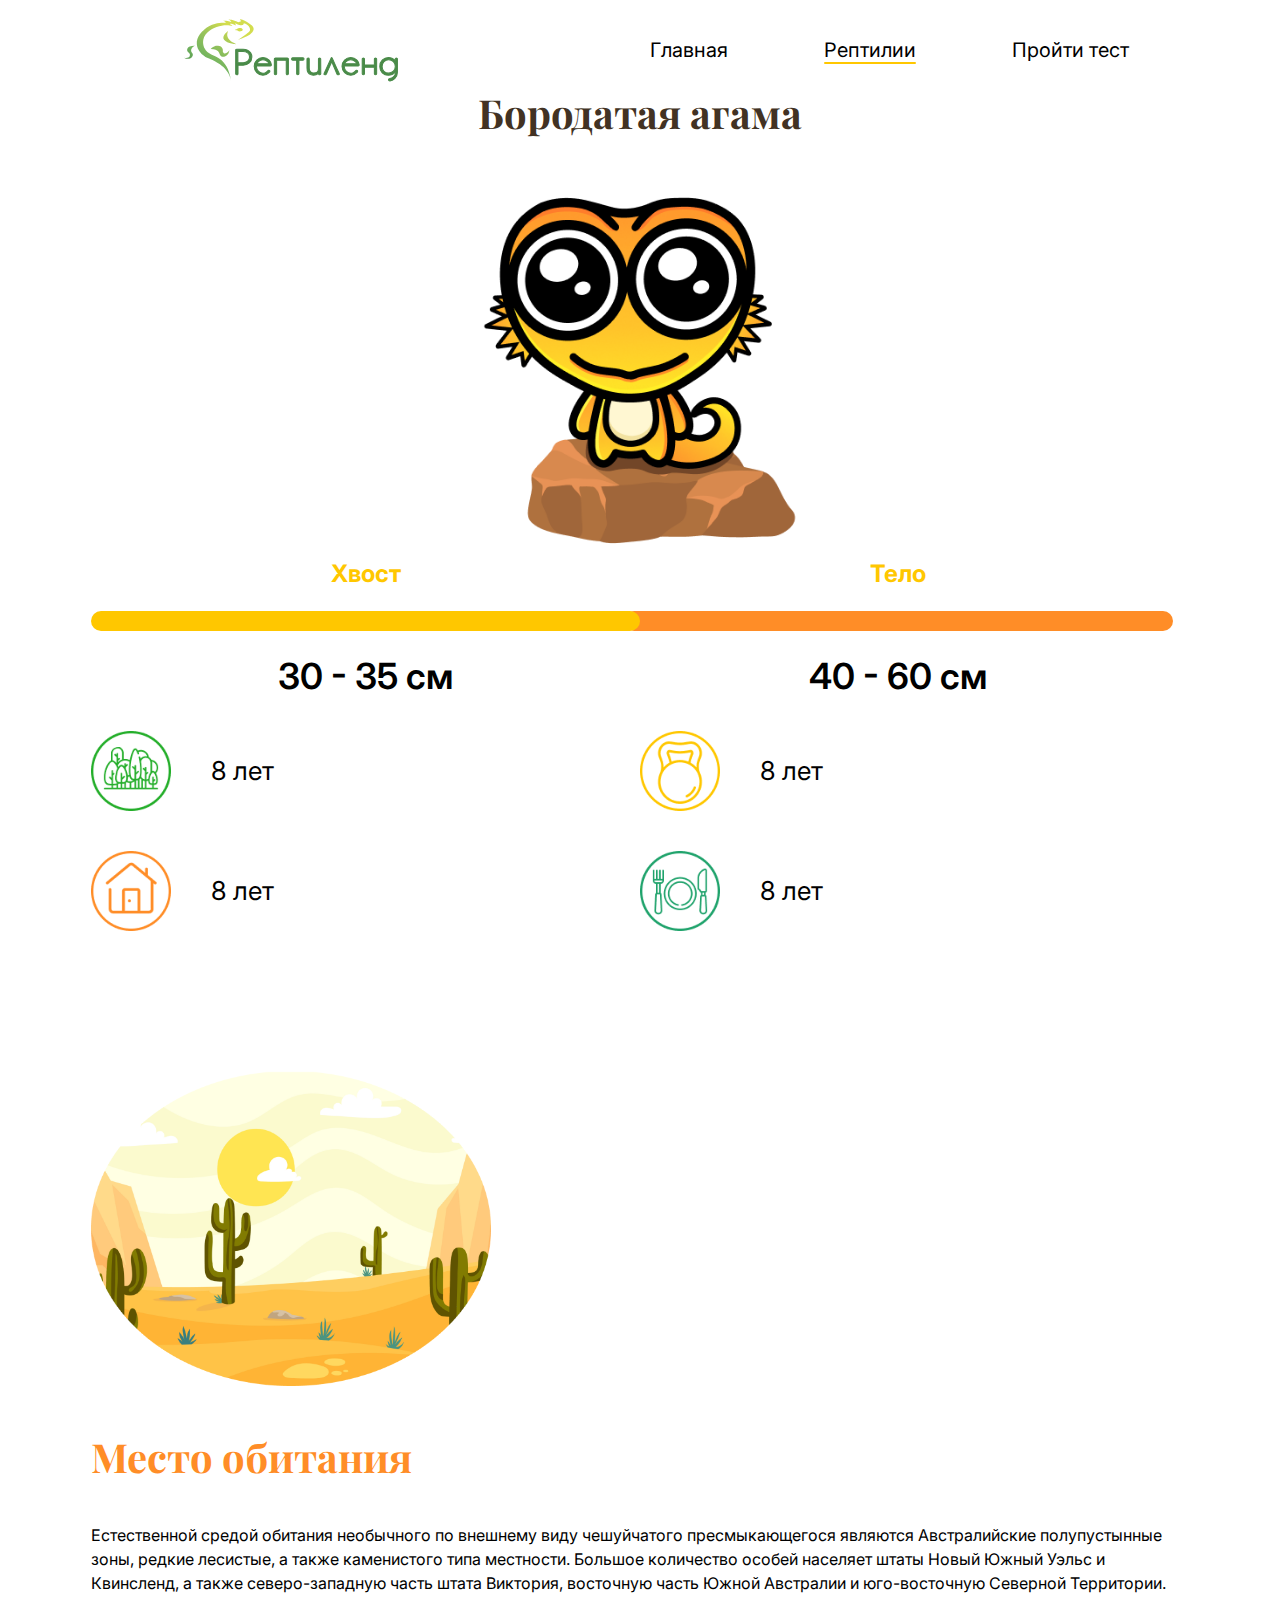
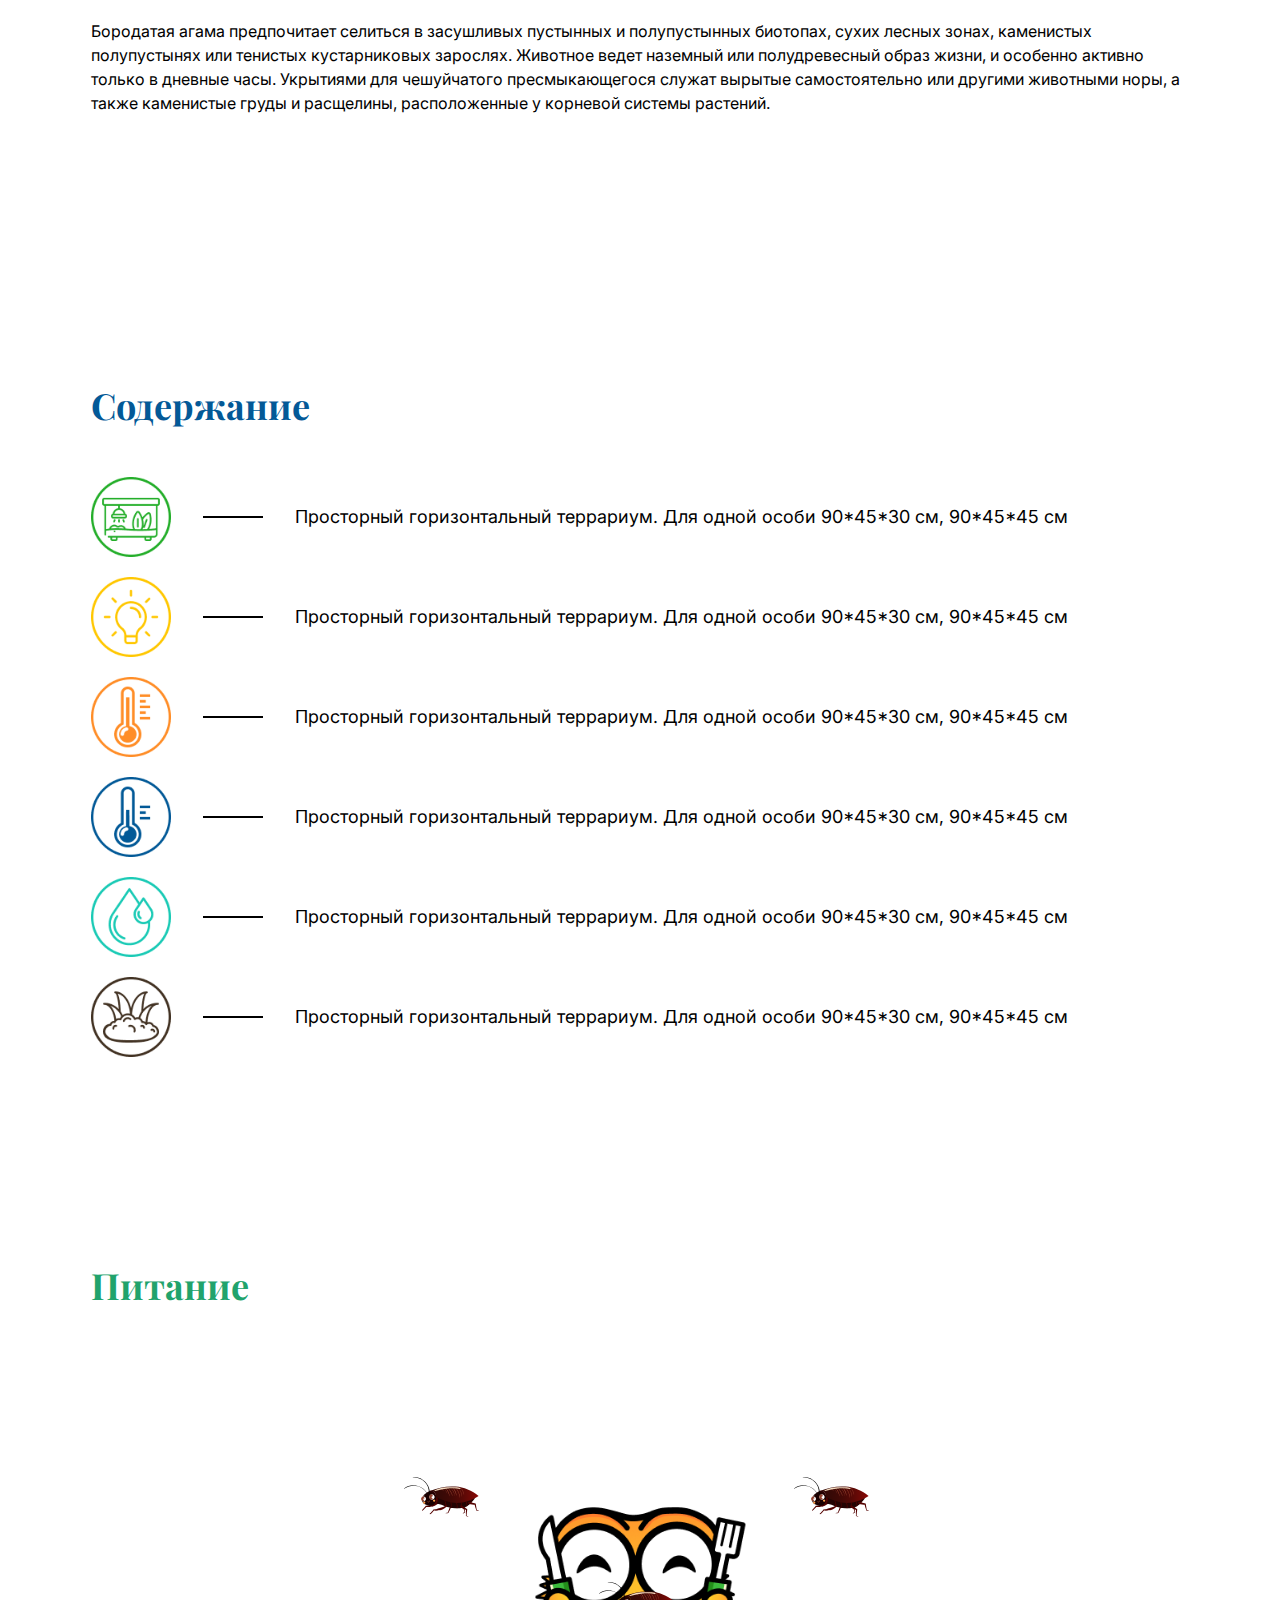
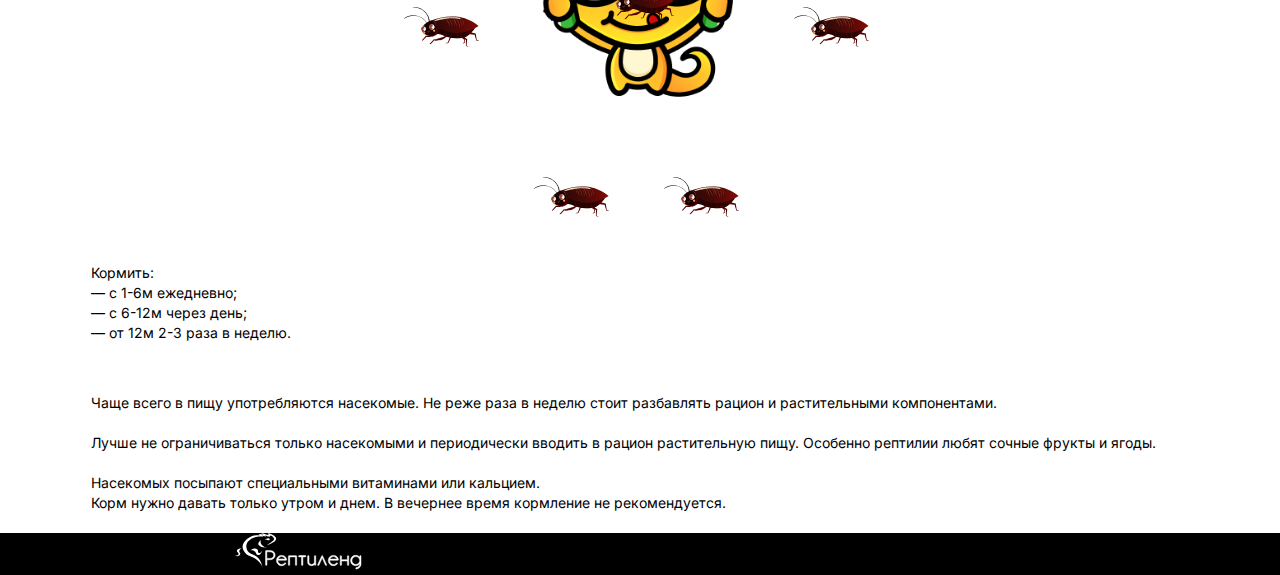
==== commit 41bc42e8: "правки" ====
--- a/reptile/index.html
+++ b/reptile/index.html
@@ -249,6 +249,23 @@
         </div>
       </section>
     </div>
+    <footer class="py-sm-3">
+      <div
+        class="
+          container
+          d-flex
+          justify-content-between
+          text-white
+          align-items-center
+        "
+      >
+        <span>Номоконова Мария</span>
+        <img class="" src="../assets/images/logo_monochrome.svg" alt="" /><span
+          class="text-right"
+          >Москва, МПГУ, 2021</span
+        >
+      </div>
+    </footer>
     <script src="../reptiles/data.js" type="module"></script>
     <script src="./script.js" type="module"></script>
     <script src="../menu.js"></script>
--- a/styles.css
+++ b/styles.css
@@ -11,6 +11,7 @@
 }
 body {
   margin: 0;
+  min-width: 370px;
 }
 
 .container {
@@ -27,6 +28,8 @@
   display: flex;
   justify-content: space-between;
   align-items: center;
+  position: relative;
+  z-index: 200;
 }
 
 .main-menu .main-menu__logo {
@@ -40,7 +43,6 @@
 .main-menu .main-menu__menu-items {
   display: flex;
   justify-content: flex-end;
-  margin-right: -16px;
 }
 
 .main-menu .main-menu__menu-items .main-menu__menu-item {
@@ -130,7 +132,7 @@
   display: flex;
   flex-direction: column;
   position: absolute;
-  right: calc(100% + 100px);
+  right: calc(100% + 50px);
   margin-bottom: -20px;
   max-height: 192px;
 }
@@ -169,3 +171,23 @@
 .page-content .page-content__page-point.page-content__page-point_active::after {
   background-color: #000;
 }
+
+.steps {
+  display: none;
+  margin-bottom: 28px;
+}
+
+.steps__point {
+  border-radius: 50%;
+  border: 1px solid #bdbcbc;
+  height: 8px;
+  width: 8px;
+  margin: 0 4px;
+}
+
+.steps__point_active {
+  background-color: #21a36c;
+  border-color: #21a36c;
+  height: 10px;
+  width: 10px;
+}
--- a/reptile/styles.css
+++ b/reptile/styles.css
@@ -1,22 +1,44 @@
+@import './adaptive.css';
+
 body,
 html {
   min-height: 100vh;
 }
-
-.container {
+body {
+  background-size: 500px auto;
+}
+
+body > .container {
   background-color: #fff;
-  max-width: 1540px;
+  /* max-width: 1540px; */
+  max-width: 92%;
   padding-left: 128px;
   padding-right: 70px;
   min-height: 100vh;
 }
-
+.container {
+  max-width: 92%;
+  padding: 0;
+}
+
+footer {
+  font-weight: bold;
+  font-size: 20px;
+  line-height: 24px;
+  background-color: #000;
+}
 .main-menu {
   position: fixed;
   top: 0;
-  width: 1342px;
+  max-width: unset !important;
+  width: calc(91vw - 1px);
+  left: 4vw;
+  justify-content: space-between;
+  display: flex;
   background-color: #fff;
   z-index: 100;
+  padding-left: 128px;
+  padding-right: 70px;
 }
 
 .content-section {
@@ -166,7 +188,7 @@
 }
 
 .third-section__info-item:not(:last-child) {
-  margin-bottom: 24px;
+  margin-bottom: 20px;
 }
 
 .third-section__info-item .line {
@@ -285,6 +307,75 @@
 
 .fourth-section__food-image {
   position: absolute;
+  display: flex;
+  align-items: center;
+  justify-content: center;
+}
+
+.tooltipp {
+  display: none;
+  position: absolute;
+  background-color: #fff;
+  padding: 16px;
+  z-index: 99;
+  box-shadow: 0px 1px 18px rgba(81, 155, 124, 0.4);
+  justify-content: center;
+  flex-wrap: wrap;
+  align-items: center;
+  font-family: Inter;
+  font-size: 16px;
+  line-height: 19px;
+  bottom: 140%;
+}
+
+.tooltipp::after {
+  content: '';
+  border: 14px solid transparent;
+  border-top-color: #fff;
+  width: 14px;
+  position: absolute;
+  top: calc(100% - 1px);
+  border-top: 14px solid #fff;
+}
+
+.has-tooltip {
+  position: relative;
+}
+
+.has-tooltip.has-tooltip_active .tooltipp {
+  display: block;
+}
+
+.fourth-section__food-image.tooltip_active div {
+  display: flex;
+}
+
+.fourth-section__food-image div {
+  position: absolute;
+  display: none;
+  background-color: #fff;
+  padding: 16px;
+  z-index: 99;
+  width: 100%;
+  box-shadow: 0px 1px 18px rgba(81, 155, 124, 0.4);
+  justify-content: center;
+  align-items: center;
+  font-family: Inter;
+  font-weight: bold;
+  font-size: 16px;
+  line-height: 19px;
+
+  color: #21a36c;
+}
+
+.fourth-section__food-image div::after {
+  content: '';
+  border: 14px solid transparent;
+  width: 14px;
+  position: absolute;
+}
+
+.fourth-section__food-image img {
   height: 160px;
 }
 
@@ -292,23 +383,70 @@
   height: 280px;
 }
 
+.fourth-section__food-image:nth-of-type(1) div {
+  bottom: 90%;
+}
+
+.fourth-section__food-image:nth-of-type(2) div,
+.fourth-section__food-image:nth-of-type(4) div {
+  right: 100%;
+}
+
+.fourth-section__food-image:nth-of-type(3) div,
+.fourth-section__food-image:nth-of-type(5) div {
+  left: 100%;
+}
+
+.fourth-section__food-image:nth-of-type(6) div,
+.fourth-section__food-image:nth-of-type(7) div {
+  top: 90%;
+}
+
+.fourth-section__food-image:nth-of-type(1) div:after {
+  top: calc(100% - 1px);
+  border-top: 14px solid #fff;
+}
+
+.fourth-section__food-image:nth-of-type(2) div:after,
+.fourth-section__food-image:nth-of-type(4) div:after {
+  left: calc(100% - 1px);
+  border-left: 14px solid #fff;
+}
+
+.fourth-section__food-image:nth-of-type(3) div:after,
+.fourth-section__food-image:nth-of-type(5) div:after {
+  right: calc(100% - 1px);
+  border-right: 14px solid #fff;
+}
+
+.fourth-section__food-image:nth-of-type(6) div:after,
+.fourth-section__food-image:nth-of-type(7) div:after {
+  bottom: calc(100% - 1px);
+  border-bottom: 14px solid #fff;
+}
+
+.fourth-section__food-image:nth-of-type(1) {
+  bottom: calc(50% + 155px);
+}
+
 .fourth-section__food-image:nth-of-type(2) {
-  top: 10px;
+  bottom: calc(50% + 60px);
+  right: calc(50% + 150px);
 }
 
 .fourth-section__food-image:nth-of-type(3) {
-  top: 120px;
+  bottom: calc(50% + 60px);
   left: calc(50% + 150px);
 }
 
 .fourth-section__food-image:nth-of-type(4) {
-  top: 320px;
+  top: calc(50% - 20px);
+  right: calc(50% + 150px);
+}
+
+.fourth-section__food-image:nth-of-type(5) {
+  top: calc(50% - 20px);
   left: calc(50% + 150px);
-}
-
-.fourth-section__food-image:nth-of-type(5) {
-  top: calc(50% + 150px);
-  left: calc(50% + 20px);
 }
 
 .fourth-section__food-image:nth-of-type(6) {
@@ -317,11 +455,10 @@
 }
 
 .fourth-section__food-image:nth-of-type(7) {
-  top: 120px;
-  right: calc(50% + 150px);
-}
-
-.fourth-section__food-image:nth-of-type(8) {
-  top: 320px;
-  right: calc(50% + 150px);
-}
+  top: calc(50% + 150px);
+  left: calc(50% + 20px);
+}
+
+.fourth-section__slider {
+  display: none;
+}
